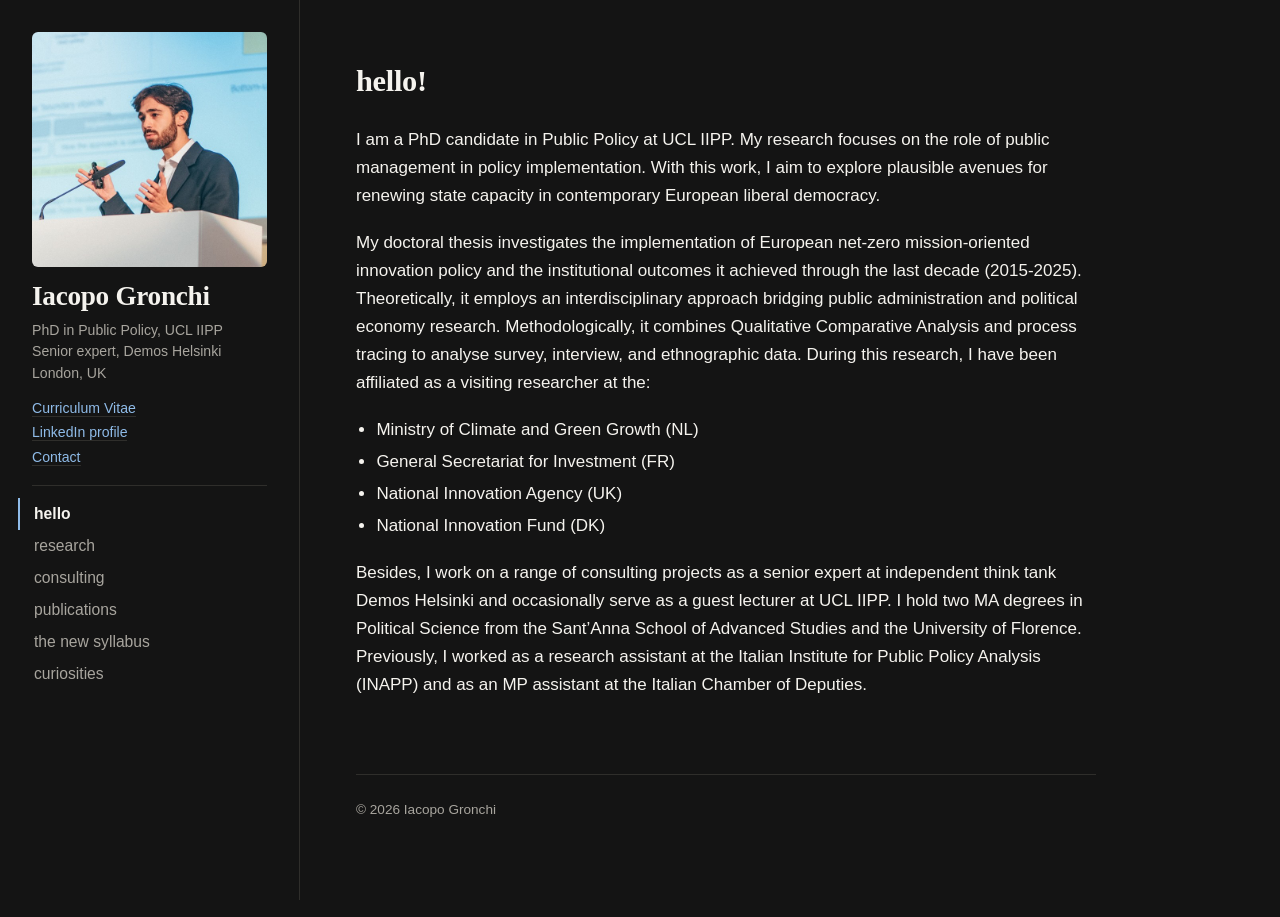
==== index.html @ 02a9cc51 "Split single page into separate pages reached through the menu Co-Authored-By: Claude Sonnet 5.5 <no" ====
<!doctype html>
<html lang="en">
<head>
  <meta charset="utf-8">
  <meta name="viewport" content="width=device-width, initial-scale=1">
  <title>Iacopo Gronchi</title>
  <meta name="description" content="Iacopo Gronchi – policy researcher at UCL IIPP and senior expert at Demos Helsinki. Strategic public management, industrial policy and European political economy.">
  <meta property="og:title" content="Iacopo Gronchi">
  <meta property="og:description" content="Strategic public management, industrial policy and European political economy.">
  <meta property="og:image" content="assets/iacopo.jpg">
  <link rel="icon" href="assets/iacopo.jpg">
  <link rel="stylesheet" href="style.css">
</head>
<body>

<aside class="sidebar">
  <div class="portrait-wrap"><img class="portrait" src="assets/iacopo.jpg" alt="Iacopo Gronchi speaking at a conference"></div>
  <h1 class="site-name">Iacopo Gronchi</h1>
  <button class="menu-toggle" aria-expanded="false" aria-controls="index">Menu</button>
  <p class="affil">
    PhD in Public Policy, UCL IIPP<br>
    Senior expert, Demos Helsinki<br>
    London, UK
  </p>
  <ul class="quick-links">
    <li><a href="assets/CV_Gronchi.pdf">Curriculum Vitae</a></li>
    <li><a href="https://www.linkedin.com/in/iacopo-gronchi/">LinkedIn profile</a></li>
    <li><a href="contact.html">Contact</a></li>
  </ul>
  <ul class="index" id="index">
    <li><a href="index.html" class="active" aria-current="page">hello</a></li>
    <li><a href="research.html">research</a></li>
    <li><a href="consulting.html">consulting</a></li>
    <li><a href="publications.html">publications</a></li>
    <li><a href="syllabus.html">the new syllabus</a></li>
    <li><a href="curiosities.html">curiosities</a></li>
  </ul>
</aside>

<main class="content">
<div class="content-inner">

<section>
  <div class="hello-card">
    <img src="assets/iacopo.jpg" alt="Iacopo Gronchi speaking at a conference">
    <p class="hello-name">Iacopo Gronchi</p>
    <p class="affil">
      PhD in Public Policy, UCL IIPP<br>
      Senior expert, Demos Helsinki<br>
      London, UK
    </p>
    <ul class="quick-links">
      <li><a href="assets/CV_Gronchi.pdf">Curriculum Vitae</a></li>
      <li><a href="https://www.linkedin.com/in/iacopo-gronchi/">LinkedIn profile</a></li>
      <li><a href="contact.html">Contact</a></li>
    </ul>
  </div>
  <h2>hello!</h2>
  <p>I am a PhD candidate in Public Policy at UCL IIPP. My research focuses on the role of public management in policy implementation. With this work, I aim to explore plausible avenues for renewing state capacity in contemporary European liberal democracy.</p>
  <p>My doctoral thesis investigates the implementation of European net-zero mission-oriented innovation policy and the institutional outcomes it achieved through the last decade (2015-2025). Theoretically, it employs an interdisciplinary approach bridging public administration and political economy research. Methodologically, it combines Qualitative Comparative Analysis and process tracing to analyse survey, interview, and ethnographic data. During this research, I have been affiliated as a visiting researcher at the:</p>
  <ul class="plain">
    <li>Ministry of Climate and Green Growth (NL)</li>
    <li>General Secretariat for Investment (FR)</li>
    <li>National Innovation Agency (UK)</li>
    <li>National Innovation Fund (DK)</li>
  </ul>
  <p>Besides, I work on a range of consulting projects as a senior expert at independent think tank Demos Helsinki and occasionally serve as a guest lecturer at UCL IIPP. I hold two MA degrees in Political Science from the Sant’Anna School of Advanced Studies and the University of Florence. Previously, I worked as a research assistant at the Italian Institute for Public Policy Analysis (INAPP) and as an MP assistant at the Italian Chamber of Deputies.</p>
</section>

<footer>© 2026 Iacopo Gronchi</footer>

</div>
</main>

<script src="script.js"></script>
</body>
</html>
---- style.css ----
:root {
  --bg: #141414;
  --ink: #f5f3ee;
  --muted: #a8a59e;
  --line: #2f2e2b;
  --accent: #8fbbe8;
  --side-w: 300px;
  --serif: "Iowan Old Style", "Palatino Linotype", Palatino, Georgia, serif;
  --sans: -apple-system, BlinkMacSystemFont, "Segoe UI", Roboto, Helvetica, Arial, sans-serif;
}

* { box-sizing: border-box; }
html { scroll-behavior: smooth; scroll-padding-top: 24px; }
body {
  margin: 0;
  background: var(--bg);
  color: var(--ink);
  font-family: var(--sans);
  font-size: 17px;
  line-height: 1.65;
  -webkit-font-smoothing: antialiased;
}
a { color: var(--accent); text-decoration-thickness: 1px; text-underline-offset: 3px; }
a:hover { text-decoration-thickness: 2px; }

/* ---------- Layout ---------- */
.sidebar {
  position: fixed;
  top: 0; left: 0; bottom: 0;
  width: var(--side-w);
  padding: 32px 32px 20px;
  border-right: 1px solid var(--line);
  overflow-y: auto;
  display: flex;
  flex-direction: column;
}
.content {
  margin-left: var(--side-w);
  padding: 56px 56px 96px;
}
.content-inner { max-width: 740px; }

/* ---------- Sidebar ---------- */
.portrait {
  display: block;
  width: 100%;
  height: auto;
  border-radius: 6px;
}
.portrait-wrap {
  width: 100%;
  margin-bottom: 14px;
  flex: none;
}
/* Photo + title card shown at the top of "hello" on phones only */
.hello-card { display: none; }
.site-name {
  font-family: var(--serif);
  font-size: 1.7rem;
  line-height: 1.15;
  margin: 0 0 8px;
  font-weight: 600;
  letter-spacing: -0.01em;
}
.affil {
  font-size: 0.88rem;
  color: var(--muted);
  line-height: 1.5;
  margin: 0 0 12px;
}
.affil strong { color: var(--ink); font-weight: 600; }
.quick-links {
  list-style: none; padding: 0; margin: 0 0 16px;
  font-size: 0.88rem; line-height: 1.75;
}
.quick-links a { text-decoration: none; border-bottom: 1px solid var(--line); }
.quick-links a:hover { border-bottom-color: var(--accent); }

.index {
  list-style: none; padding: 0; margin: 0;
  border-top: 1px solid var(--line);
  padding-top: 12px;
}
.index a {
  display: block;
  padding: 3px 0 3px 14px;
  margin-left: -14px;
  border-left: 2px solid transparent;
  color: var(--muted);
  text-decoration: none;
  font-size: 0.98rem;
}
.index a:hover { color: var(--ink); }
.index a.active {
  color: var(--ink);
  border-left-color: var(--accent);
  font-weight: 600;
}
.menu-toggle { display: none; }

/* ---------- Sections ---------- */
section { padding-bottom: 56px; }
section + section { padding-top: 40px; border-top: 1px solid var(--line); }
h2 {
  font-family: var(--serif);
  font-size: 1.9rem;
  margin: 0 0 20px;
  font-weight: 600;
  letter-spacing: -0.01em;
}
h3 {
  font-family: var(--serif);
  font-size: 1.15rem;
  margin: 34px 0 10px;
  font-weight: 600;
}
p { margin: 0 0 1.1em; }
ul.plain { padding-left: 1.2em; margin: 0 0 1.1em; }
ul.plain li { margin-bottom: 4px; }

.pubs { list-style: none; padding: 0; margin: 0; }
.pubs li {
  padding: 0 0 14px 0;
  margin-bottom: 14px;
  border-bottom: 1px dotted var(--line);
  font-size: 0.97rem;
  line-height: 1.55;
}
.pubs li:last-child { border-bottom: 0; }
.tag {
  display: inline-block;
  font-size: 0.7rem;
  letter-spacing: 0.04em;
  text-transform: uppercase;
  color: var(--muted);
  border: 1px solid var(--line);
  border-radius: 3px;
  padding: 0 6px;
  margin-right: 6px;
  vertical-align: 1px;
}
.status { color: var(--muted); }

.embeds { display: grid; gap: 18px; grid-template-columns: 1fr 1fr; }
.embeds iframe { width: 100%; border: 0; border-radius: 12px; }
.embeds .yt { aspect-ratio: 16 / 9; height: auto; }
.embeds .sp { height: 352px; }
.placeholder-note {
  background: #f3efe6; border: 1px dashed #cfc8b5; border-radius: 6px;
  padding: 10px 14px; font-size: 0.9rem; color: var(--muted);
}

footer { color: var(--muted); font-size: 0.85rem; padding-top: 24px; border-top: 1px solid var(--line); }

/* ---------- Mobile ---------- */
@media (max-width: 860px) {
  body { font-size: 16px; }
  .sidebar {
    position: sticky;
    top: 0; bottom: auto; width: 100%;
    padding: 12px 16px;
    border-right: 0;
    border-bottom: 1px solid var(--line);
    background: var(--bg);
    z-index: 10;
    display: block;
    overflow: visible;
  }
  .portrait-wrap { display: none; }
  .hello-card { display: block; margin-bottom: 28px; }
  .hello-card img { display: block; width: 100%; max-width: 360px; height: auto; border-radius: 6px; margin-bottom: 14px; }
  .hello-card .hello-name { font-family: var(--serif); font-size: 1.5rem; font-weight: 600; line-height: 1.15; margin: 0 0 6px; }
  .hello-card .affil { display: block; margin: 0 0 14px; }
  .hello-card .quick-links { display: block; margin: 0; }
  .affil, .quick-links { display: none; }
  .site-name { font-size: 1.25rem; margin: 0; }
  .menu-toggle {
    display: block; position: absolute; right: 16px; top: 10px;
    background: none; border: 1px solid var(--line); border-radius: 6px;
    padding: 4px 12px; font: inherit; font-size: 0.9rem; color: var(--ink);
  }
  .index { display: none; margin-top: 10px; padding-top: 10px; }
  .sidebar.open .index { display: block; }
  .sidebar.open .affil, .sidebar.open .quick-links { display: block; margin-top: 10px; }
  .content { margin-left: 0; padding: 28px 18px 72px; }
  html { scroll-padding-top: 70px; }
  .embeds { grid-template-columns: 1fr; }
}
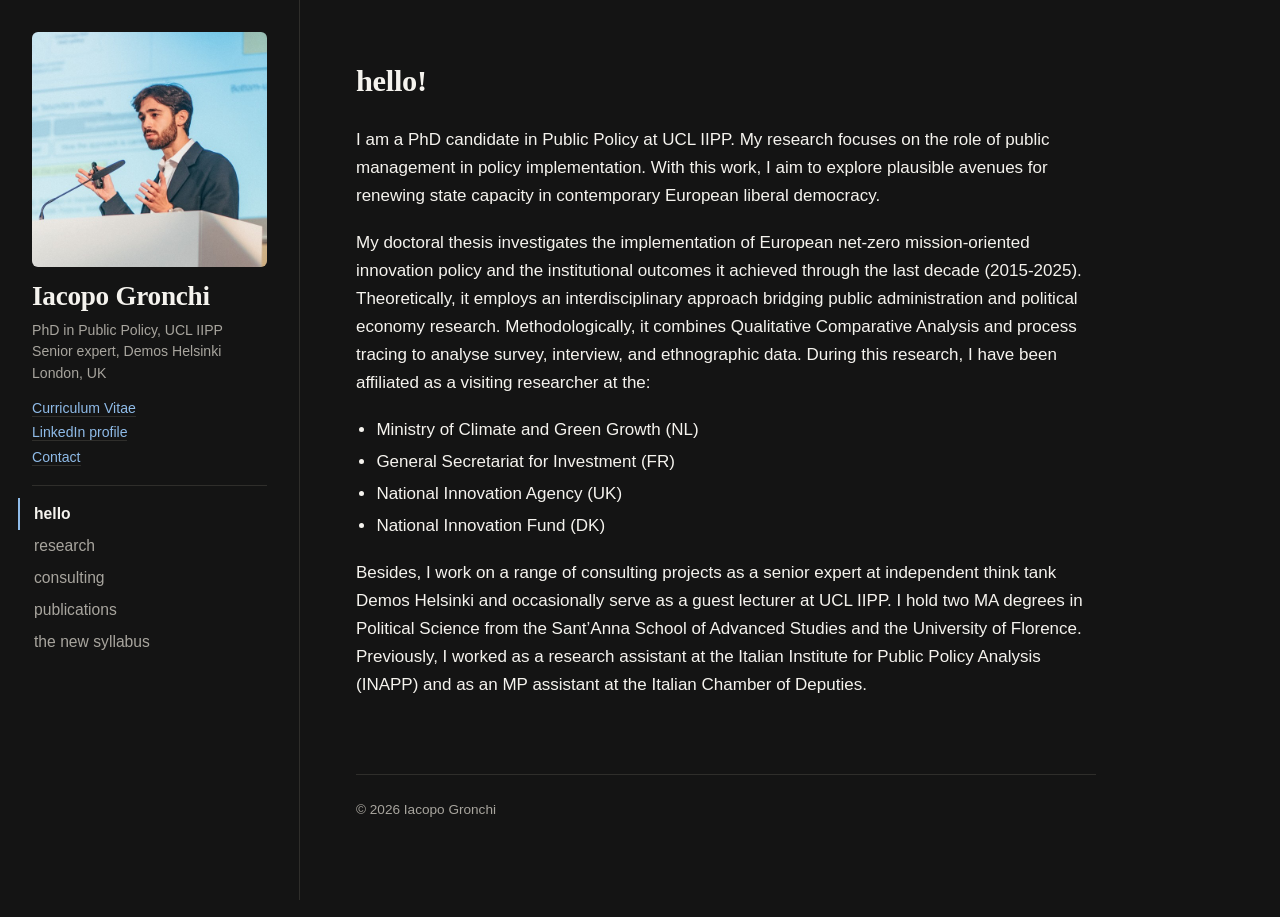
==== commit dabb494c: "Rename curiosities to 'the new syllabus'; remove old empty syllabus page Co-Authored-By: Claude Sonn" ====
--- a/index.html
+++ b/index.html
@@ -9,7 +9,7 @@
   <meta property="og:description" content="Strategic public management, industrial policy and European political economy.">
   <meta property="og:image" content="assets/iacopo.jpg">
   <link rel="icon" href="assets/iacopo.jpg">
-  <link rel="stylesheet" href="style.css">
+  <link rel="stylesheet" href="style.css?v=20261007d">
 </head>
 <body>
 
@@ -33,7 +33,6 @@
     <li><a href="consulting.html">consulting</a></li>
     <li><a href="publications.html">publications</a></li>
     <li><a href="syllabus.html">the new syllabus</a></li>
-    <li><a href="curiosities.html">curiosities</a></li>
   </ul>
 </aside>
 
@@ -72,6 +71,6 @@
 </div>
 </main>
 
-<script src="script.js"></script>
+<script src="script.js?v=20261007b"></script>
 </body>
 </html>
--- a/style.css
+++ b/style.css
@@ -10,6 +10,7 @@
 }
 
 * { box-sizing: border-box; }
+img { max-width: 100%; height: auto; }
 html { scroll-behavior: smooth; scroll-padding-top: 24px; }
 body {
   margin: 0;
@@ -99,6 +100,15 @@
 .menu-toggle { display: none; }
 
 /* ---------- Sections ---------- */
+.page-figure { margin: 0 0 1.6em; }
+.page-figure img {
+  display: block;
+  width: auto;
+  max-width: 100%;
+  height: auto;
+  max-height: calc(100vh - 190px);
+  border-radius: 6px;
+}
 section { padding-bottom: 56px; }
 section + section { padding-top: 40px; border-top: 1px solid var(--line); }
 h2 {
@@ -150,7 +160,30 @@
   padding: 10px 14px; font-size: 0.9rem; color: var(--muted);
 }
 
+/* Abstract drop-downs */
+details.abstract { margin-top: 6px; }
+details.abstract summary {
+  cursor: pointer; display: inline-block; list-style: none;
+  color: var(--accent); font-size: 0.85rem;
+  text-decoration: underline; text-underline-offset: 3px; text-decoration-thickness: 1px;
+}
+details.abstract summary::-webkit-details-marker { display: none; }
+details.abstract summary::before { content: "+ "; text-decoration: none; display: inline-block; }
+details.abstract[open] summary::before { content: "– "; }
+details.abstract p {
+  margin: 8px 0 0; padding: 4px 0 4px 14px;
+  border-left: 2px solid var(--line);
+  color: var(--muted); font-size: 0.92rem; line-height: 1.6;
+}
+
 footer { color: var(--muted); font-size: 0.85rem; padding-top: 24px; border-top: 1px solid var(--line); }
+
+/* Desktop: compact Spotify + YouTube pairs, same height */
+@media (min-width: 861px) {
+  .embeds { grid-template-columns: 1fr calc(152px * 16 / 9); gap: 14px 16px; align-items: start; }
+  .embeds .sp { height: 152px; }
+  .embeds .yt { height: 152px; aspect-ratio: auto; }
+}
 
 /* ---------- Mobile ---------- */
 @media (max-width: 860px) {
@@ -181,7 +214,6 @@
   }
   .index { display: none; margin-top: 10px; padding-top: 10px; }
   .sidebar.open .index { display: block; }
-  .sidebar.open .affil, .sidebar.open .quick-links { display: block; margin-top: 10px; }
   .content { margin-left: 0; padding: 28px 18px 72px; }
   html { scroll-padding-top: 70px; }
   .embeds { grid-template-columns: 1fr; }
